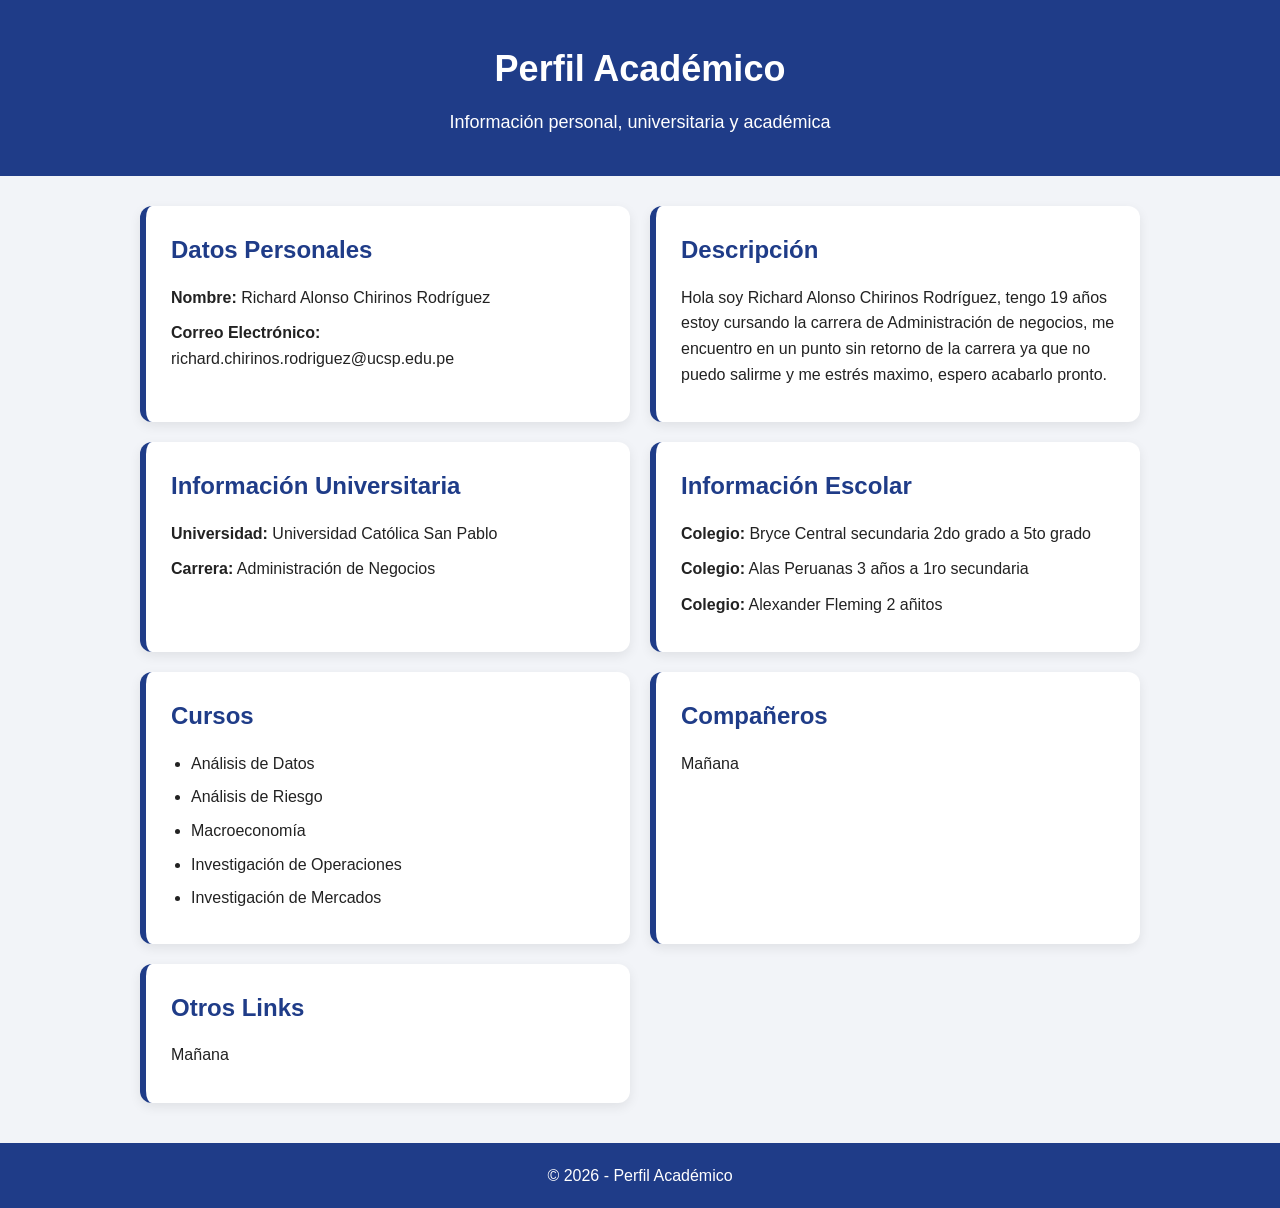
==== index.html @ 4b2faae9 "Add files via upload" ====
<!DOCTYPE html>
<html lang="es">
<head>
    <meta charset="UTF-8">
    <meta name="viewport" content="width=device-width, initial-scale=1.0">
    <title>Perfil Académico - Richard Chirinos</title>
    <link rel="stylesheet" href="styles.css">
</head>
<body>

    <header class="header">
        <h1>Perfil Académico</h1>
        <p>Información personal, universitaria y académica</p>
    </header>

    <main class="container">

        <section class="card">
            <h2>Datos Personales</h2>
            <p><strong>Nombre:</strong> Richard Alonso Chirinos Rodríguez</p>
            <p><strong>Correo Electrónico:</strong> richard.chirinos.rodriguez@ucsp.edu.pe</p>
        </section>

        <section class="card">
            <h2>Descripción</h2>
            <p>
                Hola soy Richard Alonso Chirinos Rodríguez, tengo 19 años estoy cursando la carrera de Administración de negocios, me encuentro en un punto sin retorno de la carrera ya que no puedo salirme y me estrés maximo, espero acabarlo pronto.
            </p>
        </section>

        <section class="card">
            <h2>Información Universitaria</h2>
            <p><strong>Universidad:</strong> Universidad Católica San Pablo</p>
            <p><strong>Carrera:</strong> Administración de Negocios</p>
        </section>

        <section class="card">
            <h2>Información Escolar</h2>
            <p><strong>Colegio:</strong> Bryce Central secundaria 2do grado a 5to grado</p>
            <p><strong>Colegio:</strong> Alas Peruanas 3 años a 1ro secundaria</p>
            <p><strong>Colegio:</strong> Alexander Fleming 2 añitos</p>
        </section>

        <section class="card">
            <h2>Cursos</h2>
            <ul>
                <li>Análisis de Datos</li>
                <li>Análisis de Riesgo</li>
                <li>Macroeconomía</li>
                <li>Investigación de Operaciones</li>
                <li>Investigación de Mercados</li>
            </ul>
        </section>

        <section class="card">
            <h2>Compañeros</h2>
            <p>Mañana</p>
        </section>

        <section class="card">
            <h2>Otros Links</h2>
            <p>Mañana</p>
        </section>

    </main>

    <footer class="footer">
        <p>© 2026 - Perfil Académico</p>
    </footer>

</body>
</html>
---- styles.css ----
* {
    margin: 0;
    padding: 0;
    box-sizing: border-box;
}

body {
    font-family: Arial, sans-serif;
    background-color: #f2f4f8;
    color: #222;
    line-height: 1.6;
}

.header {
    background-color: #1f3c88;
    color: white;
    text-align: center;
    padding: 40px 20px;
}

.header h1 {
    font-size: 36px;
    margin-bottom: 10px;
}

.header p {
    font-size: 18px;
}

.container {
    width: 90%;
    max-width: 1000px;
    margin: 30px auto;
    display: grid;
    grid-template-columns: 1fr;
    gap: 20px;
}

.card {
    background-color: white;
    padding: 25px;
    border-radius: 12px;
    box-shadow: 0 4px 12px rgba(0, 0, 0, 0.08);
    border-left: 6px solid #1f3c88;
}

.card h2 {
    color: #1f3c88;
    margin-bottom: 15px;
    font-size: 24px;
}

.card p {
    margin-bottom: 10px;
    font-size: 16px;
}

.card ul {
    padding-left: 20px;
}

.card li {
    margin-bottom: 8px;
}

.footer {
    text-align: center;
    background-color: #1f3c88;
    color: white;
    padding: 20px;
    margin-top: 40px;
}

@media (min-width: 768px) {
    .container {
        grid-template-columns: repeat(2, 1fr);
    }
}
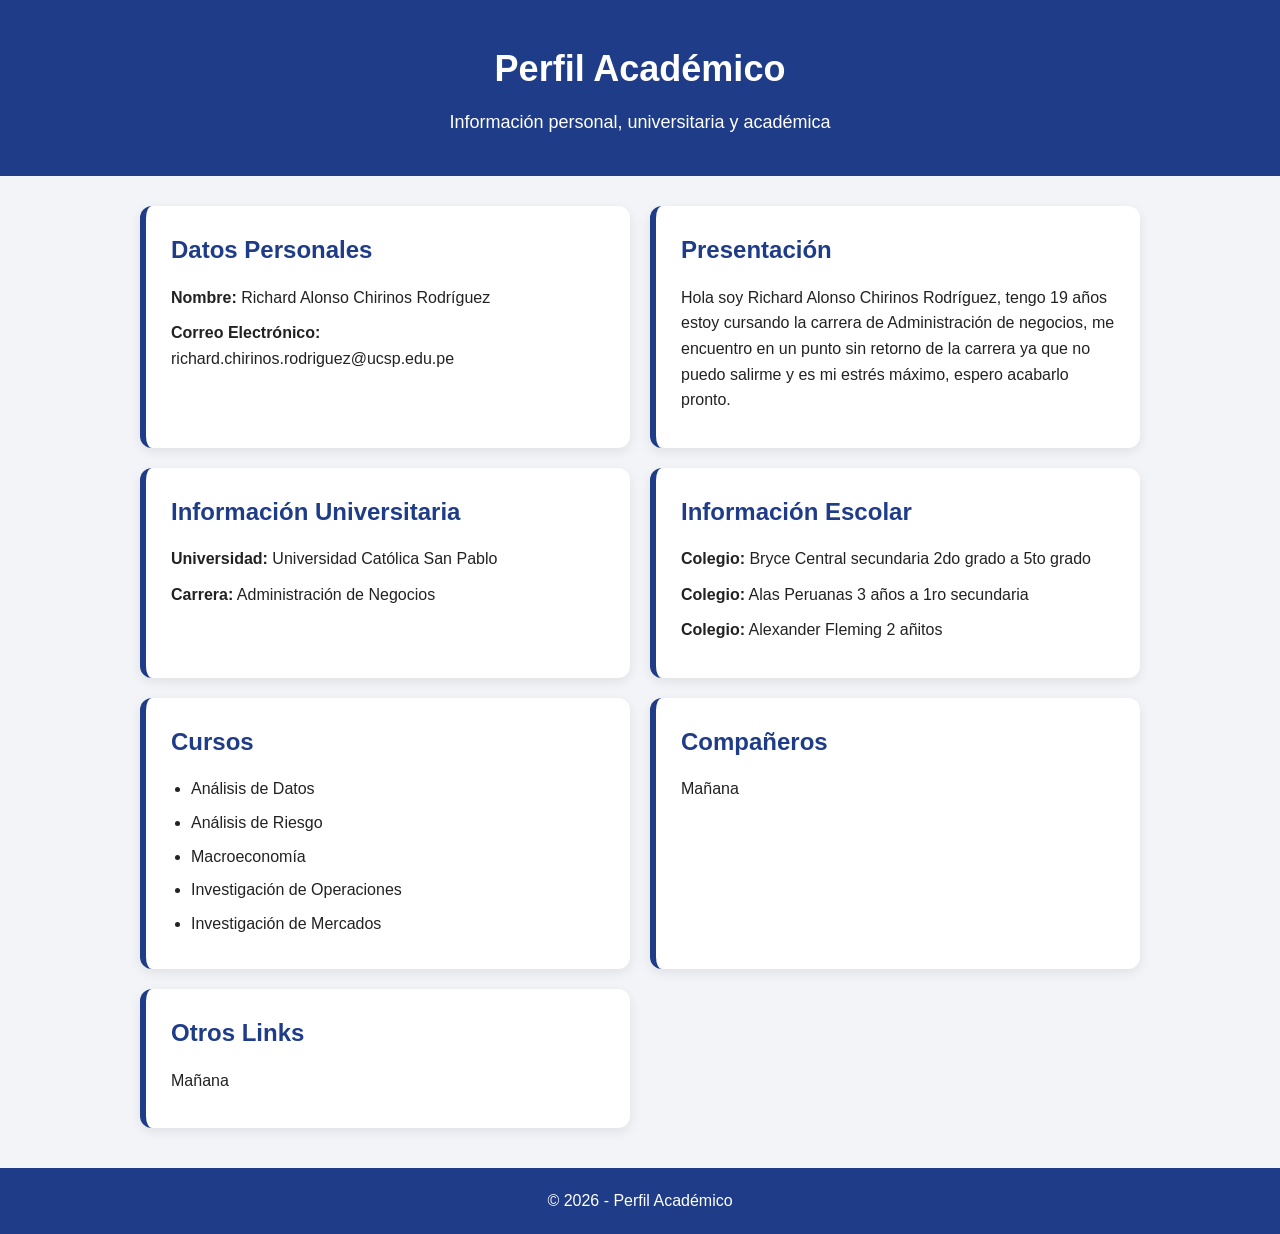
==== commit 6d7b8bd9: "Update index.html" ====
--- a/index.html
+++ b/index.html
@@ -22,9 +22,9 @@
         </section>
 
         <section class="card">
-            <h2>Descripción</h2>
+            <h2>Presentación</h2>
             <p>
-                Hola soy Richard Alonso Chirinos Rodríguez, tengo 19 años estoy cursando la carrera de Administración de negocios, me encuentro en un punto sin retorno de la carrera ya que no puedo salirme y me estrés maximo, espero acabarlo pronto.
+                Hola soy Richard Alonso Chirinos Rodríguez, tengo 19 años estoy cursando la carrera de Administración de negocios, me encuentro en un punto sin retorno de la carrera ya que no puedo salirme y es mi estrés máximo, espero acabarlo pronto.
             </p>
         </section>
 
@@ -69,4 +69,4 @@
     </footer>
 
 </body>
-</html>+</html>
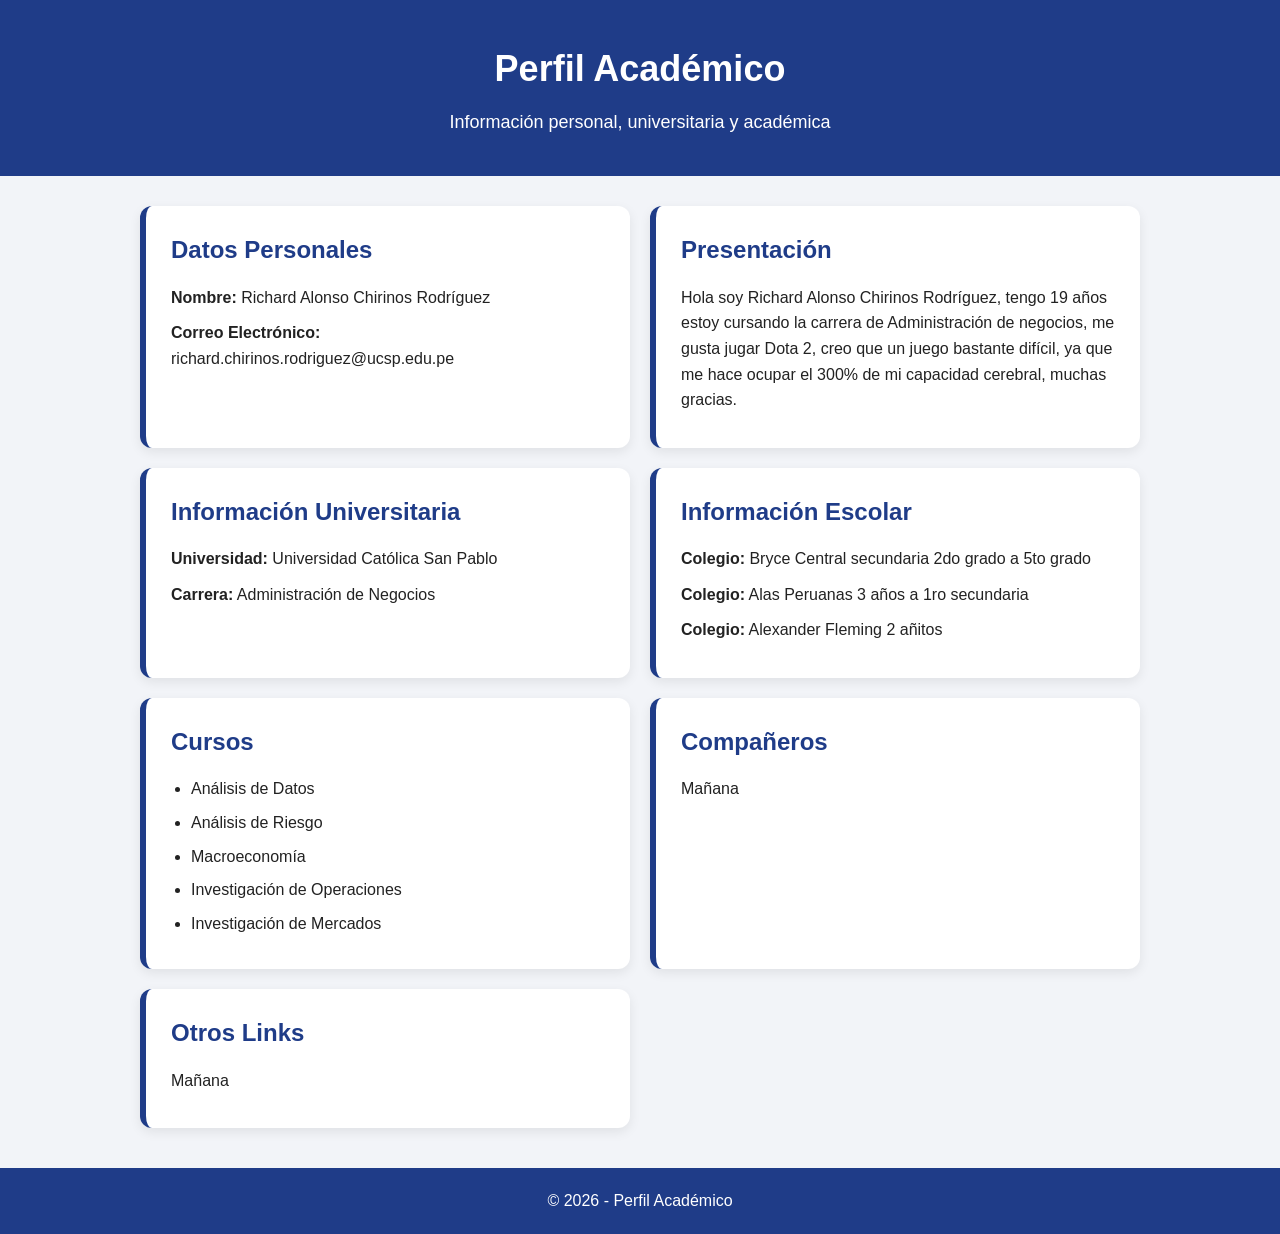
==== commit d38ad5ad: "Update index.html" ====
--- a/index.html
+++ b/index.html
@@ -24,7 +24,7 @@
         <section class="card">
             <h2>Presentación</h2>
             <p>
-                Hola soy Richard Alonso Chirinos Rodríguez, tengo 19 años estoy cursando la carrera de Administración de negocios, me encuentro en un punto sin retorno de la carrera ya que no puedo salirme y es mi estrés máximo, espero acabarlo pronto.
+                Hola soy Richard Alonso Chirinos Rodríguez, tengo 19 años estoy cursando la carrera de Administración de negocios, me gusta jugar Dota 2, creo que un juego bastante difícil, ya que me hace ocupar el 300% de mi capacidad cerebral, muchas gracias.
             </p>
         </section>
 
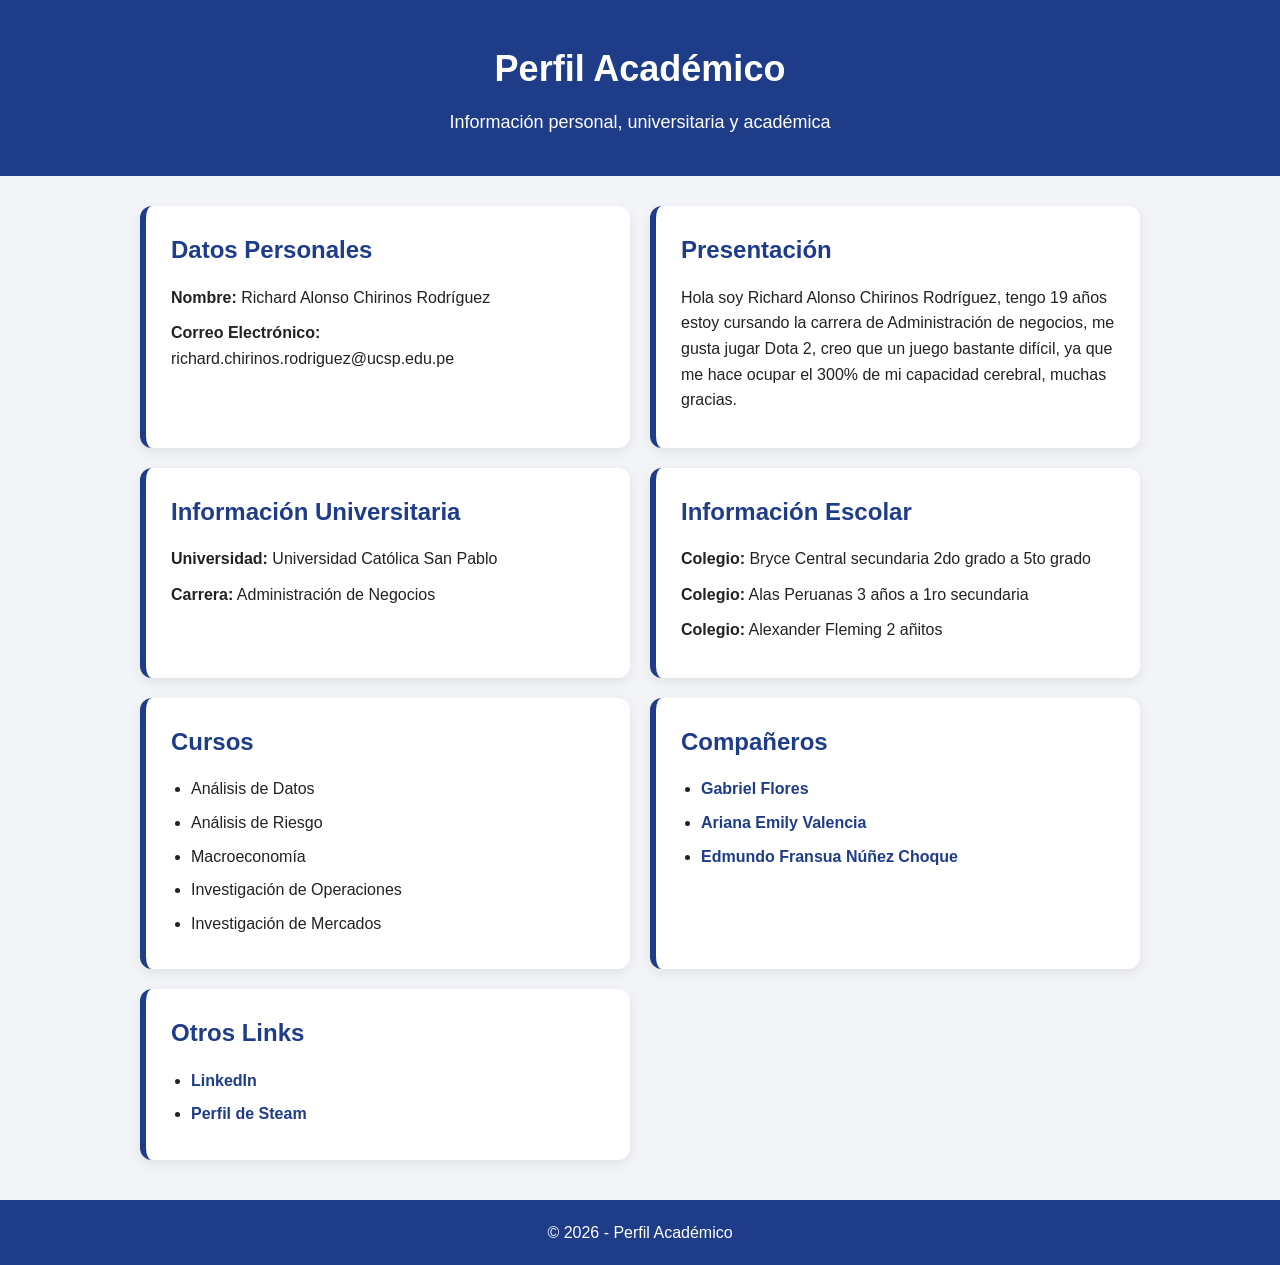
==== commit b7560c24: "Update index.html" ====
--- a/index.html
+++ b/index.html
@@ -54,12 +54,39 @@
 
         <section class="card">
             <h2>Compañeros</h2>
-            <p>Mañana</p>
+            <ul>
+                <li>
+                    <a href="https://gabriel-flores-ll.github.io/" target="_blank" rel="noopener noreferrer">
+                        Gabriel Flores
+                    </a>
+                </li>
+                <li>
+                    <a href="https://arivalencia2025.github.io/Ariana_Emily_Valencia.github.io/" target="_blank" rel="noopener noreferrer">
+                        Ariana Emily Valencia
+                    </a>
+                </li>
+                <li>
+                    <a href="https://edmundofransuanunezchoque.vercel.app/" target="_blank" rel="noopener noreferrer">
+                        Edmundo Fransua Núñez Choque
+                    </a>
+                </li>
+            </ul>
         </section>
 
         <section class="card">
             <h2>Otros Links</h2>
-            <p>Mañana</p>
+            <ul>
+                <li>
+                    <a href="https://www.linkedin.com/in/richard-chirinos-9b1979394/" target="_blank" rel="noopener noreferrer">
+                        LinkedIn
+                    </a>
+                </li>
+                <li>
+                    <a href="https://steamcommunity.com/profiles/76561198123771748/" target="_blank" rel="noopener noreferrer">
+                        Perfil de Steam
+                    </a>
+                </li>
+            </ul>
         </section>
 
     </main>
--- a/styles.css
+++ b/styles.css
@@ -63,6 +63,16 @@
     margin-bottom: 8px;
 }
 
+.card a {
+    color: #1f3c88;
+    text-decoration: none;
+    font-weight: bold;
+}
+
+.card a:hover {
+    text-decoration: underline;
+}
+
 .footer {
     text-align: center;
     background-color: #1f3c88;
@@ -75,4 +85,4 @@
     .container {
         grid-template-columns: repeat(2, 1fr);
     }
-}+}
